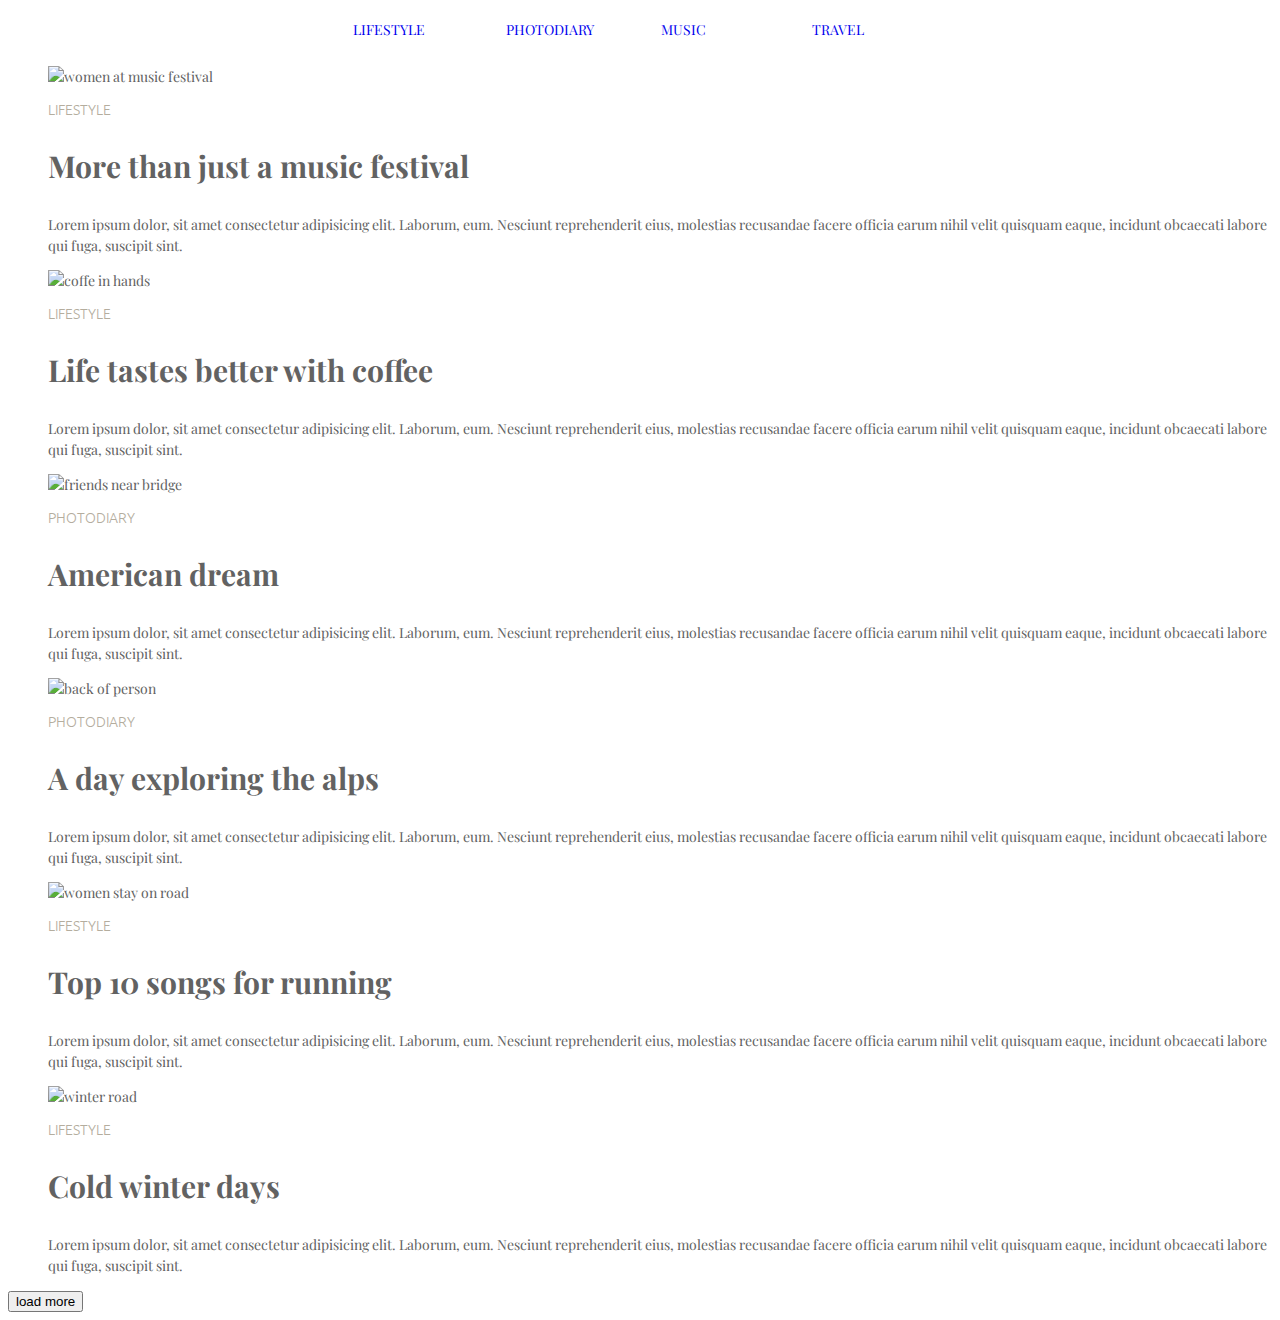
==== html-css/module-03/index.html @ dda4f5cf "start of position in css" ====
<!DOCTYPE html>
<html lang="en">
    <head>
    <meta charset="UTF-8" />
    <meta name="viewport" content="width=device-width, initial-scale=1.0" />
    <meta name="author" content="Nicholas Trunov" />
    <meta
      name="keywords"
      content="homework 1-2, lifestyle, photodiary, music, travel"
    />
    <meta name="description" content="creation-of-html-page-as-homework" />
    <title>lifestyle</title>
    <link rel="stylesheet" href="css/normalize.css" />
    <link href="https://fonts.googleapis.com/css2?family=Playfair+Display&display=swap" rel="stylesheet">
    <link href="https://fonts.googleapis.com/css2?family=Ubuntu:wght@300;400&display=swap" rel="stylesheet">
    <link rel="stylesheet" href="css/styles.css" />
  </head>

  <body>
      <h1 class="visually-hidden">Chill with style</h1>
    <header class="page-header">
      <nav class="site-navigation">
        <ul class="menu">
          <li class="menu-item"><a href="#lifestyle watch" class="menu-link">Lifestyle</a></li>
          <li class="menu-item"><a href="#photodiary watch" class="menu-link">Photodiary</a></li>
          <li class="menu-item"><a href="#music watch" class="menu-link">Music</a></li>
          <li class="menu-item"><a href="#travel watch" class="menu-link">Travel</a></li>
        </ul>
      </nav>
    </header>

    <main>
        <! 1st lifestyle section>
        <section id="music watch" class="lifestyles">
            <h2 class="lifestyles-title visually-hidden">About lifestyles</h2>
    
            <ul class="lifestyles-list">
                <li class="lifestyles-list-item">
                    <img src="img/homework-01.jpg" width="420" height="280" alt="women at music festival" />
                    <p class="picture-name">Lifestyle</p>
                    <h3>More than just a music festival</h3>
                    <p>
                        Lorem ipsum dolor, sit amet consectetur adipisicing elit. Laborum,
                        eum. Nesciunt reprehenderit eius, molestias recusandae facere
                        officia earum nihil velit quisquam eaque, incidunt obcaecati labore
                        qui fuga, suscipit sint.
                    </p>
                </li>
                <li class="lifestyles-list-item">
                    <img src="img/homework-02.jpg" width="419" height="280" alt="coffe in hands" />
                    <p class="picture-name">Lifestyle</p>
                    <h3>Life tastes better with coffee</h3>
                    <p>
                        Lorem ipsum dolor, sit amet consectetur adipisicing elit. Laborum,
                        eum. Nesciunt reprehenderit eius, molestias recusandae facere
                        officia earum nihil velit quisquam eaque, incidunt obcaecati labore
                        qui fuga, suscipit sint.
                    </p>
                </li>
            </ul>
        </section>
    
        <! photodiary secton>
        <section id="photodiary watch" class="photodiaries">
            <h2 class="photodiaries-title visually-hidden">About photodiaries</h2>
    
            <ul class="photodiary-list">
                    <li class="photodiary-list-item">
                        <img src="img/homework-3.jpg" width="420" height="280" alt="friends near bridge" />
                        <p class="picture-name">Photodiary</p>
                        <h3>American dream</h3>
                        <p>
                            Lorem ipsum dolor, sit amet consectetur adipisicing elit. Laborum,
                            eum. Nesciunt reprehenderit eius, molestias recusandae facere
                            officia earum nihil velit quisquam eaque, incidunt obcaecati labore
                            qui fuga, suscipit sint.
                        </p>
                    </li>
                    <li class="photodiary-list-item">
                        <img src="img/homework-4.jpg" width="420" height="280" alt="back of person" />
                        <p class="picture-name">Photodiary</p>
                        <h3>A day exploring the alps</h3>
                        <p>
                            Lorem ipsum dolor, sit amet consectetur adipisicing elit. Laborum,
                            eum. Nesciunt reprehenderit eius, molestias recusandae facere
                            officia earum nihil velit quisquam eaque, incidunt obcaecati labore
                            qui fuga, suscipit sint.
                        </p>
                    </li>
            </ul>
        </section>
    
        <! 2nd lifestyle section>
        <section class="lifestyles">
      <h2 class="lifestyles-title visually-hidden">About lifestyles again</h2>

      <ul class="lifestyles-list">
        <li class="lifestyles-list-item">
          <img src="#" width="420" height="280" alt="women stay on road" />
                            <p class="picture-name">Lifestyle</p>
                            <h3>Top 10 songs for running</h3>
                            <p>
                                Lorem ipsum dolor, sit amet consectetur adipisicing elit. Laborum,
                                eum. Nesciunt reprehenderit eius, molestias recusandae facere
                                officia earum nihil velit quisquam eaque, incidunt obcaecati labore
                                qui fuga, suscipit sint.
                            </p>
                        </li>
                        <li class="lifestyles-list-item">
                            <img src="#" width="419" height="280" alt="winter road" />
                            <p class="picture-name">Lifestyle</p>
                            <h3>Cold winter days</h3>
                            <p>
                                Lorem ipsum dolor, sit amet consectetur adipisicing elit. Laborum,
                                eum. Nesciunt reprehenderit eius, molestias recusandae facere
                                officia earum nihil velit quisquam eaque, incidunt obcaecati labore
                                qui fuga, suscipit sint.
                            </p>
                        </li>
            </ul>
        </section>
    
        <button type="button" class="bottom-button">load more</button>
    </main>
    <footer></footer>
  </body>
</html>
---- html-css/module-03/css/styles.css ----
body {
    font-family: "Playfair Display", "Arial", sans-serif;
    color: #626262;
    font-size: 14px;
    line-height: 21px;
}

.site-navigation ul {
    list-style: none;
}

.site-navigation a {
    text-transform: uppercase;
    text-decoration: none;
    line-height: 24px;
}

.lifestyles-list {
    list-style: none;
}

.lifestyles-list-item h3 {
    font-size: 30px;
    line-height: 36px;
}

.picture-name {
    font-family: "Ubuntu", Arial, Helvetica, sans-serif;
    font-weight: 300;
    text-transform: uppercase;
    color: #b4ad9e;
    line-height: 17px;
}

.photodiary-list {
    list-style: none;
}

.photodiary-list-item h3 {
    font-size: 30px;
    line-height: 36px;
}

.visually-hidden:not(:focus):not(:active),
input[type="checkbox"].visually-hidden,
input[type="radio"].visually-hidden {
    position: absolute;

    width: 1px;
    height: 1px;
    margin: -1px;
    border: 0;
    padding: 0;

    white-space: nowrap;

    clip-path: insert(100%);
    clip: rect(0 0 0 0);
    overflow: hidden;
}

.site-navigation a:hover {
    color: #03a9f4;
}

.menu {
    width: 615px;
    margin: auto;
    padding: 10px 0 10px 40px;
}

.menu-item {
    display: inline-block;
    margin-right: 100px;
}

.menu-link {
    display: block;
    width: 50px;
    text-align: center;
    text-decoration: none;
}
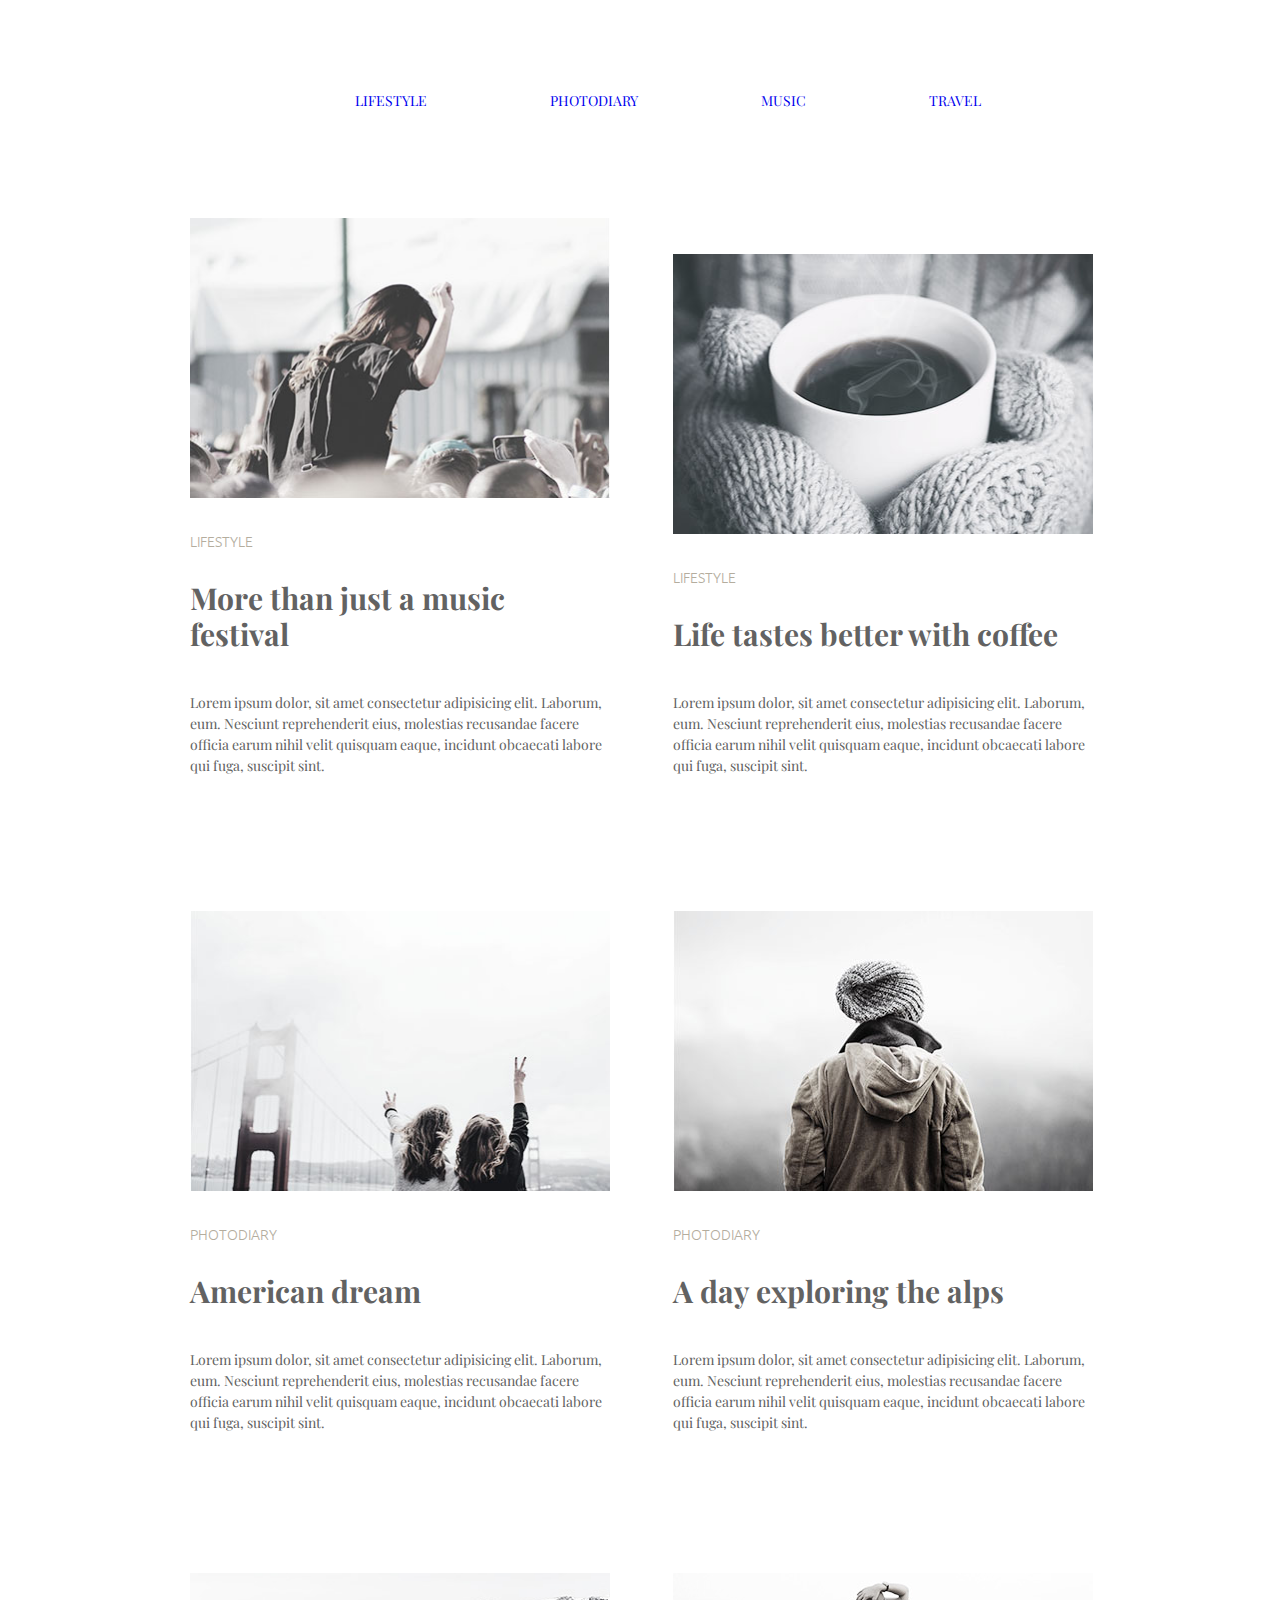
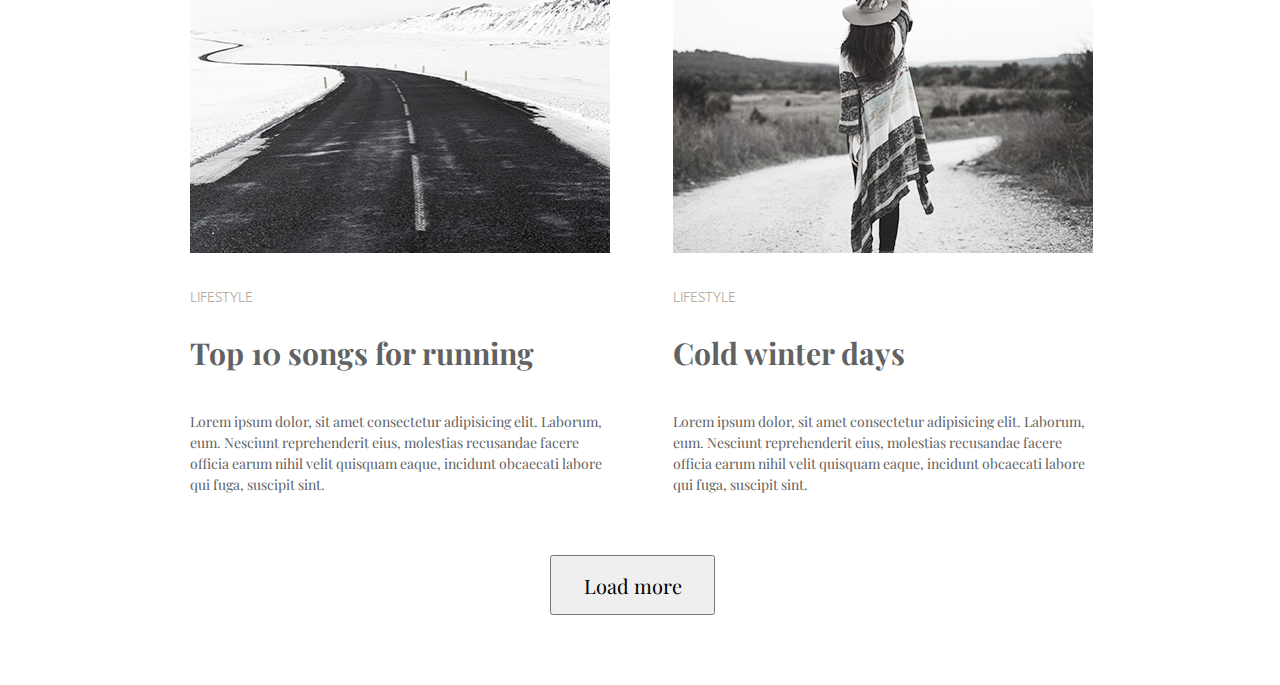
==== commit 6aa4c748: "fix git hab pages for docs" ====
--- a/html-css/module-03/index.html
+++ b/html-css/module-03/index.html
@@ -17,14 +17,14 @@
   </head>
 
   <body>
-      <h1 class="visually-hidden">Chill with style</h1>
+      <h1 id="lifestyle watch" class="visually-hidden">Chill with style</h1>
     <header class="page-header">
       <nav class="site-navigation">
         <ul class="menu">
-          <li class="menu-item"><a href="#lifestyle watch" class="menu-link">Lifestyle</a></li>
-          <li class="menu-item"><a href="#photodiary watch" class="menu-link">Photodiary</a></li>
-          <li class="menu-item"><a href="#music watch" class="menu-link">Music</a></li>
-          <li class="menu-item"><a href="#travel watch" class="menu-link">Travel</a></li>
+          <li class="menu-item"><a href="#lifestyle watch">Lifestyle</a></li>
+          <li class="menu-item"><a href="#photodiary watch">Photodiary</a></li>
+          <li class="menu-item"><a href="#music watch">Music</a></li>
+          <li class="menu-item"><a href="#travel watch">Travel</a></li>
         </ul>
       </nav>
     </header>
@@ -38,7 +38,7 @@
                 <li class="lifestyles-list-item">
                     <img src="img/homework-01.jpg" width="420" height="280" alt="women at music festival" />
                     <p class="picture-name">Lifestyle</p>
-                    <h3>More than just a music festival</h3>
+                    <h3 class="textname">More than just a music festival</h3>
                     <p>
                         Lorem ipsum dolor, sit amet consectetur adipisicing elit. Laborum,
                         eum. Nesciunt reprehenderit eius, molestias recusandae facere
@@ -47,9 +47,9 @@
                     </p>
                 </li>
                 <li class="lifestyles-list-item">
-                    <img src="img/homework-02.jpg" width="419" height="280" alt="coffe in hands" />
+                    <img src="img/homework-02.jpg" width="420" height="280" alt="coffe in hands" />
                     <p class="picture-name">Lifestyle</p>
-                    <h3>Life tastes better with coffee</h3>
+                    <h3 class="textname">Life tastes better with coffee</h3>
                     <p>
                         Lorem ipsum dolor, sit amet consectetur adipisicing elit. Laborum,
                         eum. Nesciunt reprehenderit eius, molestias recusandae facere
@@ -68,7 +68,7 @@
                     <li class="photodiary-list-item">
                         <img src="img/homework-3.jpg" width="420" height="280" alt="friends near bridge" />
                         <p class="picture-name">Photodiary</p>
-                        <h3>American dream</h3>
+                        <h3 class="textname">American dream</h3>
                         <p>
                             Lorem ipsum dolor, sit amet consectetur adipisicing elit. Laborum,
                             eum. Nesciunt reprehenderit eius, molestias recusandae facere
@@ -79,7 +79,7 @@
                     <li class="photodiary-list-item">
                         <img src="img/homework-4.jpg" width="420" height="280" alt="back of person" />
                         <p class="picture-name">Photodiary</p>
-                        <h3>A day exploring the alps</h3>
+                        <h3 class="textname">A day exploring the alps</h3>
                         <p>
                             Lorem ipsum dolor, sit amet consectetur adipisicing elit. Laborum,
                             eum. Nesciunt reprehenderit eius, molestias recusandae facere
@@ -91,14 +91,14 @@
         </section>
     
         <! 2nd lifestyle section>
-        <section class="lifestyles">
+        <section id="travel watch" class="lifestyles">
       <h2 class="lifestyles-title visually-hidden">About lifestyles again</h2>
 
       <ul class="lifestyles-list">
         <li class="lifestyles-list-item">
-          <img src="#" width="420" height="280" alt="women stay on road" />
+          <img src="img/Lifestyle-05.jpg" width="420" height="280" alt="women stay on road" />
                             <p class="picture-name">Lifestyle</p>
-                            <h3>Top 10 songs for running</h3>
+                            <h3 class="textname">Top 10 songs for running</h3>
                             <p>
                                 Lorem ipsum dolor, sit amet consectetur adipisicing elit. Laborum,
                                 eum. Nesciunt reprehenderit eius, molestias recusandae facere
@@ -107,9 +107,9 @@
                             </p>
                         </li>
                         <li class="lifestyles-list-item">
-                            <img src="#" width="419" height="280" alt="winter road" />
+                            <img src="img/lifestyle-06.jpg" width="420" height="280" alt="winter road" />
                             <p class="picture-name">Lifestyle</p>
-                            <h3>Cold winter days</h3>
+                            <h3 class="textname">Cold winter days</h3>
                             <p>
                                 Lorem ipsum dolor, sit amet consectetur adipisicing elit. Laborum,
                                 eum. Nesciunt reprehenderit eius, molestias recusandae facere
@@ -119,9 +119,9 @@
                         </li>
             </ul>
         </section>
-    
-        <button type="button" class="bottom-button">load more</button>
     </main>
-    <footer></footer>
+    <footer class="footer-wrappen">
+        <button type="button" class="bottom-button">Load more</button>
+    </footer>
   </body>
 </html>
--- a/html-css/module-03/css/styles.css
+++ b/html-css/module-03/css/styles.css
@@ -3,6 +3,8 @@
     color: #626262;
     font-size: 14px;
     line-height: 21px;
+    width: 1200px;
+    margin: 0 auto;
 }
 
 .site-navigation ul {
@@ -17,6 +19,8 @@
 
 .lifestyles-list {
     list-style: none;
+    display: inline-block;
+    margin: 0px;
 }
 
 .lifestyles-list-item h3 {
@@ -64,19 +68,78 @@
 }
 
 .menu {
-    width: 615px;
-    margin: auto;
-    padding: 10px 0 10px 40px;
+    padding: 75px 0px 0px 315px;
+    margin-bottom: 105px;
 }
 
 .menu-item {
     display: inline-block;
-    margin-right: 100px;
+    margin-right: 120px;
 }
 
-.menu-link {
-    display: block;
-    width: 50px;
-    text-align: center;
-    text-decoration: none;
+.menu-item:nth-child(4) {
+    margin-right: 0;
+}
+
+.lifestyles-list {
+    padding: 0px 0px 0px 150px;
+}
+
+.lifestyles-list-item {
+    display: inline-block;
+    margin-right: 60px;
+    width: 420px;
+}
+
+.lifestyles-list-item:nth-child(2) {
+    margin-right: 0;
+}
+
+.photodiary-list {
+    padding: 0px 0px 0px 150px;
+    margin: 0px;
+}
+
+.photodiary-list-item {
+    display: inline-block;
+    margin-right: 60px;
+    width: 420px;
+}
+
+.photodiary-list-item:nth-child(2) {
+    margin-right: 0;
+}
+
+.photodiaries {
+    padding-top: 135px;
+    margin-bottom: 140px;
+}
+
+.footer-wrappen {
+    display: inline-block;
+    margin: 0;
+    padding-top: 60px;
+    padding-left: 510px;
+}
+
+.bottom-button {
+    width: 165px;
+    height: 60px;
+    font-size: 20px;
+    margin-bottom: 70px;
+    margin-right: 530px;
+    display: inline-block;
+}
+
+.picture-name {
+    padding: 30px 0 0 0;
+    margin: 0px;
+}
+
+.textname {
+    margin-bottom: 40px;
+}
+
+p {
+    margin: 0px;
 }